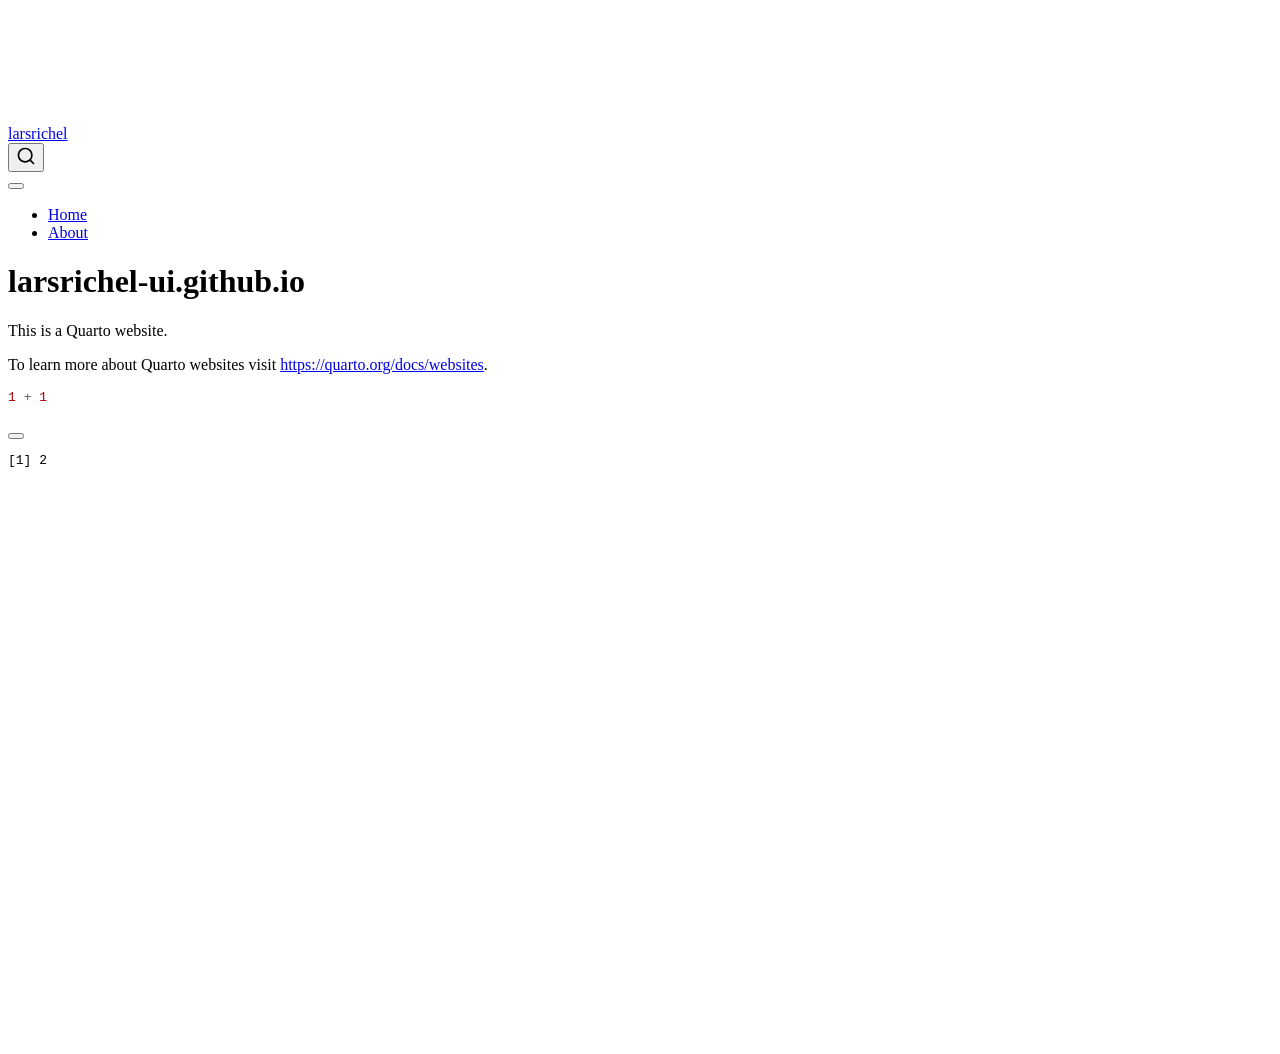
==== docs/index.html @ 592b9bf1 "Initial commit" ====
<!DOCTYPE html>
<html xmlns="http://www.w3.org/1999/xhtml" lang="en" xml:lang="en"><head>

<meta charset="utf-8">
<meta name="generator" content="quarto-1.9.38">

<meta name="viewport" content="width=device-width, initial-scale=1.0, user-scalable=yes">


<title>larsrichel-ui.github.io – larsrichel</title>
<style>
/* Default styles provided by pandoc.
** See https://pandoc.org/MANUAL.html#variables-for-html for config info.
*/
code{white-space: pre-wrap;}
span.smallcaps{font-variant: small-caps;}
div.columns{display: flex; gap: min(4vw, 1.5em);}
div.column{flex: auto; overflow-x: auto;}
div.hanging-indent{margin-left: 1.5em; text-indent: -1.5em;}
ul.task-list{list-style: none;}
ul.task-list li input[type="checkbox"] {
  width: 0.8em;
  margin: 0 0.8em 0.2em -1em; /* quarto-specific, see https://github.com/quarto-dev/quarto-cli/issues/4556 */ 
  vertical-align: middle;
}
/* CSS for syntax highlighting */
html { -webkit-text-size-adjust: 100%; }
pre > code.sourceCode { white-space: pre; position: relative; }
pre > code.sourceCode > span { display: inline-block; line-height: 1.25; }
pre > code.sourceCode > span:empty { height: 1.2em; }
.sourceCode { overflow: visible; }
code.sourceCode > span { color: inherit; text-decoration: inherit; }
div.sourceCode { margin: 1em 0; }
pre.sourceCode { margin: 0; }
@media screen {
div.sourceCode { overflow: auto; }
}
@media print {
pre > code.sourceCode { white-space: pre-wrap; }
pre > code.sourceCode > span { text-indent: -5em; padding-left: 5em; }
}
pre.numberSource code
  { counter-reset: source-line 0; }
pre.numberSource code > span
  { position: relative; left: -4em; counter-increment: source-line; }
pre.numberSource code > span > a:first-child::before
  { content: counter(source-line);
    position: relative; left: -1em; text-align: right; vertical-align: baseline;
    border: none; display: inline-block;
    -webkit-touch-callout: none; -webkit-user-select: none;
    -khtml-user-select: none; -moz-user-select: none;
    -ms-user-select: none; user-select: none;
    padding: 0 4px; width: 4em;
  }
pre.numberSource { margin-left: 3em;  padding-left: 4px; }
div.sourceCode
  {   }
@media screen {
pre > code.sourceCode > span > a:first-child::before { text-decoration: underline; }
}
</style>


<script src="site_libs/quarto-nav/quarto-nav.js"></script>
<script src="site_libs/quarto-nav/headroom.min.js"></script>
<script src="site_libs/clipboard/clipboard.min.js"></script>
<script src="site_libs/quarto-search/autocomplete.umd.js"></script>
<script src="site_libs/quarto-search/fuse.min.js"></script>
<script src="site_libs/quarto-search/quarto-search.js"></script>
<meta name="quarto:offset" content="./">
<script src="site_libs/quarto-html/quarto.js" type="module"></script>
<script src="site_libs/quarto-html/tabsets/tabsets.js" type="module"></script>
<script src="site_libs/quarto-html/popper.min.js"></script>
<script src="site_libs/quarto-html/tippy.umd.min.js"></script>
<script src="site_libs/quarto-html/anchor.min.js"></script>
<link href="site_libs/quarto-html/tippy.css" rel="stylesheet">
<link href="site_libs/quarto-html/quarto-syntax-highlighting-15634bcf2e68342d4ad2dfa704d543f6.css" rel="stylesheet" id="quarto-text-highlighting-styles">
<script src="site_libs/bootstrap/bootstrap.min.js"></script>
<link href="site_libs/bootstrap/bootstrap-icons.css" rel="stylesheet">
<link href="site_libs/bootstrap/bootstrap-158031087360bce0ff56dc785ce39e06.min.css" rel="stylesheet" append-hash="true" id="quarto-bootstrap" data-mode="light">
<script id="quarto-search-options" type="application/json">{
  "location": "navbar",
  "copy-button": false,
  "collapse-after": 3,
  "panel-placement": "end",
  "type": "overlay",
  "limit": 50,
  "keyboard-shortcut": [
    "f",
    "/",
    "s"
  ],
  "show-item-context": false,
  "language": {
    "search-no-results-text": "No results",
    "search-matching-documents-text": "matching documents",
    "search-copy-link-title": "Copy link to search",
    "search-hide-matches-text": "Hide additional matches",
    "search-more-match-text": "more match in this document",
    "search-more-matches-text": "more matches in this document",
    "search-clear-button-title": "Clear",
    "search-text-placeholder": "",
    "search-detached-cancel-button-title": "Cancel",
    "search-submit-button-title": "Submit",
    "search-label": "Search"
  }
}</script>


<link rel="stylesheet" href="styles.css">
</head>

<body class="nav-fixed quarto-light">

<div id="quarto-search-results"></div>
  <header id="quarto-header" class="headroom fixed-top">
    <nav class="navbar navbar-expand-lg " data-bs-theme="dark">
      <div class="navbar-container container-fluid">
      <div class="navbar-brand-container mx-auto">
    <a class="navbar-brand" href="./index.html">
    <span class="navbar-title">larsrichel</span>
    </a>
  </div>
            <div id="quarto-search" class="" title="Search"></div>
          <button class="navbar-toggler" type="button" data-bs-toggle="collapse" data-bs-target="#navbarCollapse" aria-controls="navbarCollapse" role="menu" aria-expanded="false" aria-label="Toggle navigation" onclick="if (window.quartoToggleHeadroom) { window.quartoToggleHeadroom(); }">
  <span class="navbar-toggler-icon"></span>
</button>
          <div class="collapse navbar-collapse" id="navbarCollapse">
            <ul class="navbar-nav navbar-nav-scroll me-auto">
  <li class="nav-item">
    <a class="nav-link active" href="./index.html" aria-current="page"> 
<span class="menu-text">Home</span></a>
  </li>  
  <li class="nav-item">
    <a class="nav-link" href="./about.html"> 
<span class="menu-text">About</span></a>
  </li>  
</ul>
          </div> <!-- /navcollapse -->
            <div class="quarto-navbar-tools">
</div>
      </div> <!-- /container-fluid -->
    </nav>
</header>
<!-- content -->
<div id="quarto-content" class="quarto-container page-columns page-rows-contents page-layout-article page-navbar">
<!-- sidebar -->
<!-- margin-sidebar -->
    <div id="quarto-margin-sidebar" class="sidebar margin-sidebar zindex-bottom">
        
    </div>
<!-- main -->
<main class="content" id="quarto-document-content">

<header id="title-block-header" class="quarto-title-block default">
<div class="quarto-title">
<h1 class="title">larsrichel-ui.github.io</h1>
</div>



<div class="quarto-title-meta">

    
  
    
  </div>
  


</header>


<p>This is a Quarto website.</p>
<p>To learn more about Quarto websites visit <a href="https://quarto.org/docs/websites" class="uri">https://quarto.org/docs/websites</a>.</p>
<div class="cell">
<div class="code-copy-outer-scaffold"><div class="sourceCode cell-code" id="cb1"><pre class="sourceCode r code-with-copy"><code class="sourceCode r"><span id="cb1-1"><a href="#cb1-1" aria-hidden="true" tabindex="-1"></a><span class="dv">1</span> <span class="sc">+</span> <span class="dv">1</span></span></code></pre></div><button title="Copy to Clipboard" class="code-copy-button"><i class="bi"></i></button></div>
<div class="cell-output cell-output-stdout">
<pre><code>[1] 2</code></pre>
</div>
</div>



</main> <!-- /main -->
<script id="quarto-html-after-body" type="application/javascript">
  window.document.addEventListener("DOMContentLoaded", function (event) {
    const icon = "";
    const anchorJS = new window.AnchorJS();
    anchorJS.options = {
      placement: 'right',
      icon: icon
    };
    anchorJS.add('.anchored');
    const isCodeAnnotation = (el) => {
      for (const clz of el.classList) {
        if (clz.startsWith('code-annotation-')) {                     
          return true;
        }
      }
      return false;
    }
    const onCopySuccess = function(e) {
      // button target
      const button = e.trigger;
      // don't keep focus
      button.blur();
      // flash "checked"
      button.classList.add('code-copy-button-checked');
      var currentTitle = button.getAttribute("title");
      button.setAttribute("title", "Copied!");
      let tooltip;
      if (window.bootstrap) {
        button.setAttribute("data-bs-toggle", "tooltip");
        button.setAttribute("data-bs-placement", "left");
        button.setAttribute("data-bs-title", "Copied!");
        tooltip = new bootstrap.Tooltip(button, 
          { trigger: "manual", 
            customClass: "code-copy-button-tooltip",
            offset: [0, -8]});
        tooltip.show();    
      }
      setTimeout(function() {
        if (tooltip) {
          tooltip.hide();
          button.removeAttribute("data-bs-title");
          button.removeAttribute("data-bs-toggle");
          button.removeAttribute("data-bs-placement");
        }
        button.setAttribute("title", currentTitle);
        button.classList.remove('code-copy-button-checked');
      }, 1000);
      // clear code selection
      e.clearSelection();
    }
    const getTextToCopy = function(trigger) {
      const outerScaffold = trigger.parentElement.cloneNode(true);
      const codeEl = outerScaffold.querySelector('code');
      for (const childEl of codeEl.children) {
        if (isCodeAnnotation(childEl)) {
          childEl.remove();
        }
      }
      return codeEl.innerText;
    }
    const clipboard = new window.ClipboardJS('.code-copy-button:not([data-in-quarto-modal])', {
      text: getTextToCopy
    });
    clipboard.on('success', onCopySuccess);
    if (window.document.getElementById('quarto-embedded-source-code-modal')) {
      const clipboardModal = new window.ClipboardJS('.code-copy-button[data-in-quarto-modal]', {
        text: getTextToCopy,
        container: window.document.getElementById('quarto-embedded-source-code-modal')
      });
      clipboardModal.on('success', onCopySuccess);
    }
      var localhostRegex = new RegExp(/^(?:http|https):\/\/localhost\:?[0-9]*\//);
      var mailtoRegex = new RegExp(/^mailto:/);
        var filterRegex = new RegExp('/' + window.location.host + '/');
      var isInternal = (href) => {
          return filterRegex.test(href) || localhostRegex.test(href) || mailtoRegex.test(href);
      }
      // Inspect non-navigation links and adorn them if external
     var links = window.document.querySelectorAll('a[href]:not(.nav-link):not(.navbar-brand):not(.toc-action):not(.sidebar-link):not(.sidebar-item-toggle):not(.pagination-link):not(.no-external):not([aria-hidden]):not(.dropdown-item):not(.quarto-navigation-tool):not(.about-link)');
      for (var i=0; i<links.length; i++) {
        const link = links[i];
        if (!isInternal(link.href)) {
          // undo the damage that might have been done by quarto-nav.js in the case of
          // links that we want to consider external
          if (link.dataset.originalHref !== undefined) {
            link.href = link.dataset.originalHref;
          }
        }
      }
    function tippyHover(el, contentFn, onTriggerFn, onUntriggerFn) {
      const config = {
        allowHTML: true,
        maxWidth: 500,
        delay: 100,
        arrow: false,
        appendTo: function(el) {
            return el.parentElement;
        },
        interactive: true,
        interactiveBorder: 10,
        theme: 'quarto',
        placement: 'bottom-start',
      };
      if (contentFn) {
        config.content = contentFn;
      }
      if (onTriggerFn) {
        config.onTrigger = onTriggerFn;
      }
      if (onUntriggerFn) {
        config.onUntrigger = onUntriggerFn;
      }
      window.tippy(el, config); 
    }
    const noterefs = window.document.querySelectorAll('a[role="doc-noteref"]');
    for (var i=0; i<noterefs.length; i++) {
      const ref = noterefs[i];
      tippyHover(ref, function() {
        // use id or data attribute instead here
        let href = ref.getAttribute('data-footnote-href') || ref.getAttribute('href');
        try { href = new URL(href).hash; } catch {}
        const id = href.replace(/^#\/?/, "");
        const note = window.document.getElementById(id);
        if (note) {
          return note.innerHTML;
        } else {
          return "";
        }
      });
    }
    const xrefs = window.document.querySelectorAll('a.quarto-xref');
    const processXRef = (id, note) => {
      // Strip column container classes
      const stripColumnClz = (el) => {
        el.classList.remove("page-full", "page-columns");
        if (el.children) {
          for (const child of el.children) {
            stripColumnClz(child);
          }
        }
      }
      stripColumnClz(note)
      if (id === null || id.startsWith('sec-')) {
        // Special case sections, only their first couple elements
        const container = document.createElement("div");
        if (note.children && note.children.length > 2) {
          container.appendChild(note.children[0].cloneNode(true));
          for (let i = 1; i < note.children.length; i++) {
            const child = note.children[i];
            if (child.tagName === "P" && child.innerText === "") {
              continue;
            } else {
              container.appendChild(child.cloneNode(true));
              break;
            }
          }
          if (window.Quarto?.typesetMath) {
            window.Quarto.typesetMath(container);
          }
          return container.innerHTML
        } else {
          if (window.Quarto?.typesetMath) {
            window.Quarto.typesetMath(note);
          }
          return note.innerHTML;
        }
      } else {
        // Remove any anchor links if they are present
        const anchorLink = note.querySelector('a.anchorjs-link');
        if (anchorLink) {
          anchorLink.remove();
        }
        if (window.Quarto?.typesetMath) {
          window.Quarto.typesetMath(note);
        }
        if (note.classList.contains("callout")) {
          return note.outerHTML;
        } else {
          return note.innerHTML;
        }
      }
    }
    for (var i=0; i<xrefs.length; i++) {
      const xref = xrefs[i];
      tippyHover(xref, undefined, function(instance) {
        instance.disable();
        let url = xref.getAttribute('href');
        let hash = undefined; 
        if (url.startsWith('#')) {
          hash = url;
        } else {
          try { hash = new URL(url).hash; } catch {}
        }
        if (hash) {
          const id = hash.replace(/^#\/?/, "");
          const note = window.document.getElementById(id);
          if (note !== null) {
            try {
              const html = processXRef(id, note.cloneNode(true));
              instance.setContent(html);
            } finally {
              instance.enable();
              instance.show();
            }
          } else {
            // See if we can fetch this
            fetch(url.split('#')[0])
            .then(res => res.text())
            .then(html => {
              const parser = new DOMParser();
              const htmlDoc = parser.parseFromString(html, "text/html");
              const note = htmlDoc.getElementById(id);
              if (note !== null) {
                const html = processXRef(id, note);
                instance.setContent(html);
              } 
            }).finally(() => {
              instance.enable();
              instance.show();
            });
          }
        } else {
          // See if we can fetch a full url (with no hash to target)
          // This is a special case and we should probably do some content thinning / targeting
          fetch(url)
          .then(res => res.text())
          .then(html => {
            const parser = new DOMParser();
            const htmlDoc = parser.parseFromString(html, "text/html");
            const note = htmlDoc.querySelector('main.content');
            if (note !== null) {
              // This should only happen for chapter cross references
              // (since there is no id in the URL)
              // remove the first header
              if (note.children.length > 0 && note.children[0].tagName === "HEADER") {
                note.children[0].remove();
              }
              const html = processXRef(null, note);
              instance.setContent(html);
            } 
          }).finally(() => {
            instance.enable();
            instance.show();
          });
        }
      }, function(instance) {
      });
    }
        let selectedAnnoteEl;
        const selectorForAnnotation = ( cell, annotation) => {
          let cellAttr = 'data-code-cell="' + cell + '"';
          let lineAttr = 'data-code-annotation="' +  annotation + '"';
          const selector = 'span[' + cellAttr + '][' + lineAttr + ']';
          return selector;
        }
        const selectCodeLines = (annoteEl) => {
          const doc = window.document;
          const targetCell = annoteEl.getAttribute("data-target-cell");
          const targetAnnotation = annoteEl.getAttribute("data-target-annotation");
          const annoteSpan = window.document.querySelector(selectorForAnnotation(targetCell, targetAnnotation));
          const lines = annoteSpan.getAttribute("data-code-lines").split(",");
          const lineIds = lines.map((line) => {
            return targetCell + "-" + line;
          })
          let top = null;
          let height = null;
          let parent = null;
          if (lineIds.length > 0) {
              //compute the position of the single el (top and bottom and make a div)
              const el = window.document.getElementById(lineIds[0]);
              top = el.offsetTop;
              height = el.offsetHeight;
              parent = el.parentElement.parentElement;
            if (lineIds.length > 1) {
              const lastEl = window.document.getElementById(lineIds[lineIds.length - 1]);
              const bottom = lastEl.offsetTop + lastEl.offsetHeight;
              height = bottom - top;
            }
            if (top !== null && height !== null && parent !== null) {
              // cook up a div (if necessary) and position it 
              let div = window.document.getElementById("code-annotation-line-highlight");
              if (div === null) {
                div = window.document.createElement("div");
                div.setAttribute("id", "code-annotation-line-highlight");
                div.style.position = 'absolute';
                parent.appendChild(div);
              }
              div.style.top = top - 2 + "px";
              div.style.height = height + 4 + "px";
              div.style.left = 0;
              let gutterDiv = window.document.getElementById("code-annotation-line-highlight-gutter");
              if (gutterDiv === null) {
                gutterDiv = window.document.createElement("div");
                gutterDiv.setAttribute("id", "code-annotation-line-highlight-gutter");
                gutterDiv.style.position = 'absolute';
                const codeCell = window.document.getElementById(targetCell);
                const gutter = codeCell.querySelector('.code-annotation-gutter');
                gutter.appendChild(gutterDiv);
              }
              gutterDiv.style.top = top - 2 + "px";
              gutterDiv.style.height = height + 4 + "px";
            }
            selectedAnnoteEl = annoteEl;
          }
        };
        const unselectCodeLines = () => {
          const elementsIds = ["code-annotation-line-highlight", "code-annotation-line-highlight-gutter"];
          elementsIds.forEach((elId) => {
            const div = window.document.getElementById(elId);
            if (div) {
              div.remove();
            }
          });
          selectedAnnoteEl = undefined;
        };
          // Handle positioning of the toggle
      window.addEventListener(
        "resize",
        throttle(() => {
          elRect = undefined;
          if (selectedAnnoteEl) {
            selectCodeLines(selectedAnnoteEl);
          }
        }, 10)
      );
      function throttle(fn, ms) {
      let throttle = false;
      let timer;
        return (...args) => {
          if(!throttle) { // first call gets through
              fn.apply(this, args);
              throttle = true;
          } else { // all the others get throttled
              if(timer) clearTimeout(timer); // cancel #2
              timer = setTimeout(() => {
                fn.apply(this, args);
                timer = throttle = false;
              }, ms);
          }
        };
      }
        // Attach click handler to the DT
        const annoteDls = window.document.querySelectorAll('dt[data-target-cell]');
        for (const annoteDlNode of annoteDls) {
          annoteDlNode.addEventListener('click', (event) => {
            const clickedEl = event.target;
            if (clickedEl !== selectedAnnoteEl) {
              unselectCodeLines();
              const activeEl = window.document.querySelector('dt[data-target-cell].code-annotation-active');
              if (activeEl) {
                activeEl.classList.remove('code-annotation-active');
              }
              selectCodeLines(clickedEl);
              clickedEl.classList.add('code-annotation-active');
            } else {
              // Unselect the line
              unselectCodeLines();
              clickedEl.classList.remove('code-annotation-active');
            }
          });
        }
    const findCites = (el) => {
      const parentEl = el.parentElement;
      if (parentEl) {
        const cites = parentEl.dataset.cites;
        if (cites) {
          return {
            el,
            cites: cites.split(' ')
          };
        } else {
          return findCites(el.parentElement)
        }
      } else {
        return undefined;
      }
    };
    var bibliorefs = window.document.querySelectorAll('a[role="doc-biblioref"]');
    for (var i=0; i<bibliorefs.length; i++) {
      const ref = bibliorefs[i];
      const citeInfo = findCites(ref);
      if (citeInfo) {
        tippyHover(citeInfo.el, function() {
          var popup = window.document.createElement('div');
          citeInfo.cites.forEach(function(cite) {
            var citeDiv = window.document.createElement('div');
            citeDiv.classList.add('hanging-indent');
            citeDiv.classList.add('csl-entry');
            var biblioDiv = window.document.getElementById('ref-' + cite);
            if (biblioDiv) {
              citeDiv.innerHTML = biblioDiv.innerHTML;
            }
            popup.appendChild(citeDiv);
          });
          return popup.innerHTML;
        });
      }
    }
  });
  </script>
</div> <!-- /content -->




</body></html>
---- docs/site_libs/quarto-html/tippy.css ----
.tippy-box[data-animation=fade][data-state=hidden]{opacity:0}[data-tippy-root]{max-width:calc(100vw - 10px)}.tippy-box{position:relative;background-color:#333;color:#fff;border-radius:4px;font-size:14px;line-height:1.4;white-space:normal;outline:0;transition-property:transform,visibility,opacity}.tippy-box[data-placement^=top]>.tippy-arrow{bottom:0}.tippy-box[data-placement^=top]>.tippy-arrow:before{bottom:-7px;left:0;border-width:8px 8px 0;border-top-color:initial;transform-origin:center top}.tippy-box[data-placement^=bottom]>.tippy-arrow{top:0}.tippy-box[data-placement^=bottom]>.tippy-arrow:before{top:-7px;left:0;border-width:0 8px 8px;border-bottom-color:initial;transform-origin:center bottom}.tippy-box[data-placement^=left]>.tippy-arrow{right:0}.tippy-box[data-placement^=left]>.tippy-arrow:before{border-width:8px 0 8px 8px;border-left-color:initial;right:-7px;transform-origin:center left}.tippy-box[data-placement^=right]>.tippy-arrow{left:0}.tippy-box[data-placement^=right]>.tippy-arrow:before{left:-7px;border-width:8px 8px 8px 0;border-right-color:initial;transform-origin:center right}.tippy-box[data-inertia][data-state=visible]{transition-timing-function:cubic-bezier(.54,1.5,.38,1.11)}.tippy-arrow{width:16px;height:16px;color:#333}.tippy-arrow:before{content:"";position:absolute;border-color:transparent;border-style:solid}.tippy-content{position:relative;padding:5px 9px;z-index:1}
---- docs/site_libs/quarto-html/quarto-syntax-highlighting-15634bcf2e68342d4ad2dfa704d543f6.css ----
/* quarto syntax highlight colors */
:root {
  --quarto-hl-ot-color: #003B4F;
  --quarto-hl-at-color: #657422;
  --quarto-hl-ss-color: #20794D;
  --quarto-hl-an-color: #5E5E5E;
  --quarto-hl-fu-color: #4758AB;
  --quarto-hl-st-color: #20794D;
  --quarto-hl-cf-color: #003B4F;
  --quarto-hl-op-color: #5E5E5E;
  --quarto-hl-er-color: #AD0000;
  --quarto-hl-bn-color: #AD0000;
  --quarto-hl-al-color: #AD0000;
  --quarto-hl-va-color: #111111;
  --quarto-hl-bu-color: inherit;
  --quarto-hl-ex-color: inherit;
  --quarto-hl-pp-color: #AD0000;
  --quarto-hl-in-color: #5E5E5E;
  --quarto-hl-vs-color: #20794D;
  --quarto-hl-wa-color: #5E5E5E;
  --quarto-hl-do-color: #5E5E5E;
  --quarto-hl-im-color: #00769E;
  --quarto-hl-ch-color: #20794D;
  --quarto-hl-dt-color: #AD0000;
  --quarto-hl-fl-color: #AD0000;
  --quarto-hl-co-color: #5E5E5E;
  --quarto-hl-cv-color: #5E5E5E;
  --quarto-hl-cn-color: #8f5902;
  --quarto-hl-sc-color: #5E5E5E;
  --quarto-hl-dv-color: #AD0000;
  --quarto-hl-kw-color: #003B4F;
}

/* other quarto variables */
:root {
  --quarto-font-monospace: SFMono-Regular, Menlo, Monaco, Consolas, "Liberation Mono", "Courier New", monospace;
}

/* syntax highlight based on Pandoc's rules */
pre > code.sourceCode > span {
  color: #003B4F;
}

code.sourceCode > span {
  color: #003B4F;
}

div.sourceCode,
div.sourceCode pre.sourceCode {
  color: #003B4F;
}

/* Normal */
code span {
  color: #003B4F;
}

/* Alert */
code span.al {
  color: #AD0000;
  font-style: inherit;
}

/* Annotation */
code span.an {
  color: #5E5E5E;
  font-style: inherit;
}

/* Attribute */
code span.at {
  color: #657422;
  font-style: inherit;
}

/* BaseN */
code span.bn {
  color: #AD0000;
  font-style: inherit;
}

/* BuiltIn */
code span.bu {
  font-style: inherit;
}

/* ControlFlow */
code span.cf {
  color: #003B4F;
  font-weight: bold;
  font-style: inherit;
}

/* Char */
code span.ch {
  color: #20794D;
  font-style: inherit;
}

/* Constant */
code span.cn {
  color: #8f5902;
  font-style: inherit;
}

/* Comment */
code span.co {
  color: #5E5E5E;
  font-style: inherit;
}

/* CommentVar */
code span.cv {
  color: #5E5E5E;
  font-style: italic;
}

/* Documentation */
code span.do {
  color: #5E5E5E;
  font-style: italic;
}

/* DataType */
code span.dt {
  color: #AD0000;
  font-style: inherit;
}

/* DecVal */
code span.dv {
  color: #AD0000;
  font-style: inherit;
}

/* Error */
code span.er {
  color: #AD0000;
  font-style: inherit;
}

/* Extension */
code span.ex {
  font-style: inherit;
}

/* Float */
code span.fl {
  color: #AD0000;
  font-style: inherit;
}

/* Function */
code span.fu {
  color: #4758AB;
  font-style: inherit;
}

/* Import */
code span.im {
  color: #00769E;
  font-style: inherit;
}

/* Information */
code span.in {
  color: #5E5E5E;
  font-style: inherit;
}

/* Keyword */
code span.kw {
  color: #003B4F;
  font-weight: bold;
  font-style: inherit;
}

/* Operator */
code span.op {
  color: #5E5E5E;
  font-style: inherit;
}

/* Other */
code span.ot {
  color: #003B4F;
  font-style: inherit;
}

/* Preprocessor */
code span.pp {
  color: #AD0000;
  font-style: inherit;
}

/* SpecialChar */
code span.sc {
  color: #5E5E5E;
  font-style: inherit;
}

/* SpecialString */
code span.ss {
  color: #20794D;
  font-style: inherit;
}

/* String */
code span.st {
  color: #20794D;
  font-style: inherit;
}

/* Variable */
code span.va {
  color: #111111;
  font-style: inherit;
}

/* VerbatimString */
code span.vs {
  color: #20794D;
  font-style: inherit;
}

/* Warning */
code span.wa {
  color: #5E5E5E;
  font-style: italic;
}

.prevent-inlining {
  content: "</";
}

/*# sourceMappingURL=f23921c56f73e400b49028c9186a1aa0.css.map */
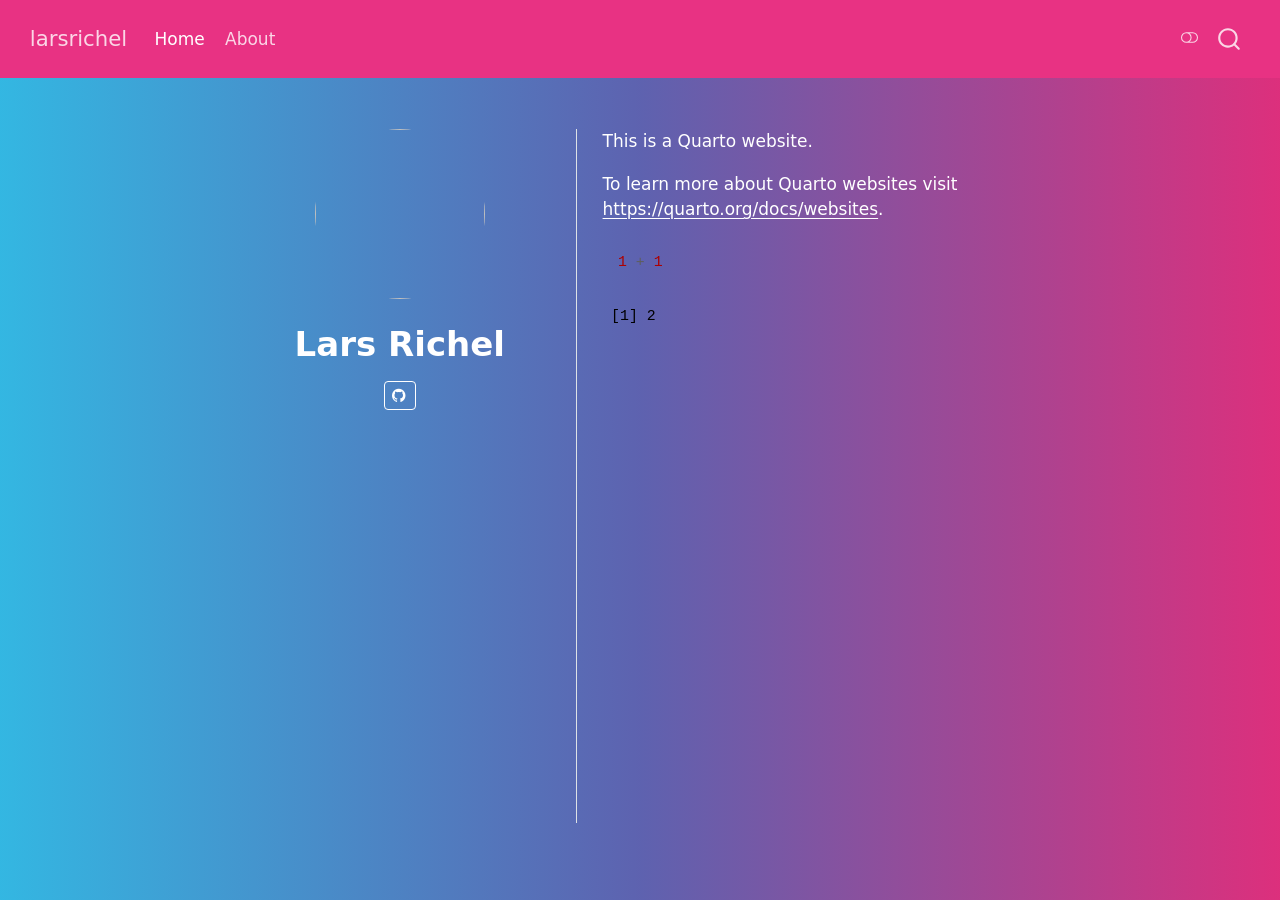
==== commit 758b6fc5: "10/21" ====
--- a/docs/index.html
+++ b/docs/index.html
@@ -7,7 +7,7 @@
 <meta name="viewport" content="width=device-width, initial-scale=1.0, user-scalable=yes">
 
 
-<title>larsrichel-ui.github.io – larsrichel</title>
+<title>Lars Richel – larsrichel</title>
 <style>
 /* Default styles provided by pandoc.
 ** See https://pandoc.org/MANUAL.html#variables-for-html for config info.
@@ -72,12 +72,15 @@
 <script src="site_libs/quarto-html/tabsets/tabsets.js" type="module"></script>
 <script src="site_libs/quarto-html/popper.min.js"></script>
 <script src="site_libs/quarto-html/tippy.umd.min.js"></script>
-<script src="site_libs/quarto-html/anchor.min.js"></script>
 <link href="site_libs/quarto-html/tippy.css" rel="stylesheet">
-<link href="site_libs/quarto-html/quarto-syntax-highlighting-15634bcf2e68342d4ad2dfa704d543f6.css" rel="stylesheet" id="quarto-text-highlighting-styles">
+<link href="site_libs/quarto-html/quarto-syntax-highlighting-15634bcf2e68342d4ad2dfa704d543f6.css" rel="stylesheet" class="quarto-color-scheme" id="quarto-text-highlighting-styles">
+<link href="site_libs/quarto-html/quarto-syntax-highlighting-dark-0a6b7249c26820e032cb0bd839ff02b1.css" rel="stylesheet" class="quarto-color-scheme quarto-color-alternate" id="quarto-text-highlighting-styles">
+<link href="site_libs/quarto-html/quarto-syntax-highlighting-15634bcf2e68342d4ad2dfa704d543f6.css" rel="stylesheet" class="quarto-color-scheme-extra" id="quarto-text-highlighting-styles">
 <script src="site_libs/bootstrap/bootstrap.min.js"></script>
 <link href="site_libs/bootstrap/bootstrap-icons.css" rel="stylesheet">
-<link href="site_libs/bootstrap/bootstrap-158031087360bce0ff56dc785ce39e06.min.css" rel="stylesheet" append-hash="true" id="quarto-bootstrap" data-mode="light">
+<link href="site_libs/bootstrap/bootstrap-a58290d47af4766aca099a6c76ba7184.min.css" rel="stylesheet" append-hash="true" class="quarto-color-scheme" id="quarto-bootstrap" data-mode="light">
+<link href="site_libs/bootstrap/bootstrap-dark-9a211c81007f39d74124d38314563109.min.css" rel="stylesheet" append-hash="true" class="quarto-color-scheme quarto-color-alternate" id="quarto-bootstrap" data-mode="dark">
+<link href="site_libs/bootstrap/bootstrap-a58290d47af4766aca099a6c76ba7184.min.css" rel="stylesheet" append-hash="true" class="quarto-color-scheme-extra" id="quarto-bootstrap" data-mode="light">
 <script id="quarto-search-options" type="application/json">{
   "location": "navbar",
   "copy-button": false,
@@ -110,7 +113,169 @@
 <link rel="stylesheet" href="styles.css">
 </head>
 
-<body class="nav-fixed quarto-light">
+<body class="nav-fixed fullcontent quarto-light"><script id="quarto-html-before-body" type="application/javascript">
+    const toggleBodyColorMode = (bsSheetEl) => {
+      const mode = bsSheetEl.getAttribute("data-mode");
+      const bodyEl = window.document.querySelector("body");
+      if (mode === "dark") {
+        bodyEl.classList.add("quarto-dark");
+        bodyEl.classList.remove("quarto-light");
+      } else {
+        bodyEl.classList.add("quarto-light");
+        bodyEl.classList.remove("quarto-dark");
+      }
+    }
+    const toggleBodyColorPrimary = () => {
+      const bsSheetEl = window.document.querySelector("link#quarto-bootstrap:not([rel=disabled-stylesheet])");
+      if (bsSheetEl) {
+        toggleBodyColorMode(bsSheetEl);
+      }
+    }
+    const setColorSchemeToggle = (alternate) => {
+      const toggles = window.document.querySelectorAll('.quarto-color-scheme-toggle');
+      for (let i=0; i < toggles.length; i++) {
+        const toggle = toggles[i];
+        if (toggle) {
+          if (alternate) {
+            toggle.classList.add("alternate");
+          } else {
+            toggle.classList.remove("alternate");
+          }
+        }
+      }
+    };
+    const toggleColorMode = (alternate) => {
+      // Switch the stylesheets
+      const primaryStylesheets = window.document.querySelectorAll('link.quarto-color-scheme:not(.quarto-color-alternate)');
+      const alternateStylesheets = window.document.querySelectorAll('link.quarto-color-scheme.quarto-color-alternate');
+      manageTransitions('#quarto-margin-sidebar .nav-link', false);
+      if (alternate) {
+        // note: dark is layered on light, we don't disable primary!
+        enableStylesheet(alternateStylesheets);
+        for (const sheetNode of alternateStylesheets) {
+          if (sheetNode.id === "quarto-bootstrap") {
+            toggleBodyColorMode(sheetNode);
+          }
+        }
+      } else {
+        disableStylesheet(alternateStylesheets);
+        enableStylesheet(primaryStylesheets)
+        toggleBodyColorPrimary();
+      }
+      manageTransitions('#quarto-margin-sidebar .nav-link', true);
+      // Switch the toggles
+      setColorSchemeToggle(alternate)
+      // Hack to workaround the fact that safari doesn't
+      // properly recolor the scrollbar when toggling (#1455)
+      if (navigator.userAgent.indexOf('Safari') > 0 && navigator.userAgent.indexOf('Chrome') == -1) {
+        manageTransitions("body", false);
+        window.scrollTo(0, 1);
+        setTimeout(() => {
+          window.scrollTo(0, 0);
+          manageTransitions("body", true);
+        }, 40);
+      }
+    }
+    const disableStylesheet = (stylesheets) => {
+      for (let i=0; i < stylesheets.length; i++) {
+        const stylesheet = stylesheets[i];
+        stylesheet.rel = 'disabled-stylesheet';
+      }
+    }
+    const enableStylesheet = (stylesheets) => {
+      for (let i=0; i < stylesheets.length; i++) {
+        const stylesheet = stylesheets[i];
+        if(stylesheet.rel !== 'stylesheet') { // for Chrome, which will still FOUC without this check
+          stylesheet.rel = 'stylesheet';
+        }
+      }
+    }
+    const manageTransitions = (selector, allowTransitions) => {
+      const els = window.document.querySelectorAll(selector);
+      for (let i=0; i < els.length; i++) {
+        const el = els[i];
+        if (allowTransitions) {
+          el.classList.remove('notransition');
+        } else {
+          el.classList.add('notransition');
+        }
+      }
+    }
+    const isFileUrl = () => {
+      return window.location.protocol === 'file:';
+    }
+    const hasAlternateSentinel = () => {
+      let styleSentinel = getColorSchemeSentinel();
+      if (styleSentinel !== null) {
+        return styleSentinel === "alternate";
+      } else {
+        return false;
+      }
+    }
+    const setStyleSentinel = (alternate) => {
+      const value = alternate ? "alternate" : "default";
+      if (!isFileUrl()) {
+        window.localStorage.setItem("quarto-color-scheme", value);
+      } else {
+        localAlternateSentinel = value;
+      }
+    }
+    const getColorSchemeSentinel = () => {
+      if (!isFileUrl()) {
+        const storageValue = window.localStorage.getItem("quarto-color-scheme");
+        return storageValue != null ? storageValue : localAlternateSentinel;
+      } else {
+        return localAlternateSentinel;
+      }
+    }
+    const toggleGiscusIfUsed = (isAlternate, darkModeDefault) => {
+      const baseTheme = document.querySelector('#giscus-base-theme')?.value ?? 'light';
+      const alternateTheme = document.querySelector('#giscus-alt-theme')?.value ?? 'dark';
+      let newTheme = '';
+      if(authorPrefersDark) {
+        newTheme = isAlternate ? baseTheme : alternateTheme;
+      } else {
+        newTheme = isAlternate ? alternateTheme : baseTheme;
+      }
+      const changeGiscusTheme = () => {
+        // From: https://github.com/giscus/giscus/issues/336
+        const sendMessage = (message) => {
+          const iframe = document.querySelector('iframe.giscus-frame');
+          if (!iframe) return;
+          iframe.contentWindow.postMessage({ giscus: message }, 'https://giscus.app');
+        }
+        sendMessage({
+          setConfig: {
+            theme: newTheme
+          }
+        });
+      }
+      const isGiscussLoaded = window.document.querySelector('iframe.giscus-frame') !== null;
+      if (isGiscussLoaded) {
+        changeGiscusTheme();
+      }
+    };
+    const authorPrefersDark = false;
+    const darkModeDefault = authorPrefersDark;
+      document.querySelector('link#quarto-text-highlighting-styles.quarto-color-scheme-extra').rel = 'disabled-stylesheet';
+      document.querySelector('link#quarto-bootstrap.quarto-color-scheme-extra').rel = 'disabled-stylesheet';
+    let localAlternateSentinel = darkModeDefault ? 'alternate' : 'default';
+    // Dark / light mode switch
+    window.quartoToggleColorScheme = () => {
+      // Read the current dark / light value
+      let toAlternate = !hasAlternateSentinel();
+      toggleColorMode(toAlternate);
+      setStyleSentinel(toAlternate);
+      toggleGiscusIfUsed(toAlternate, darkModeDefault);
+      window.dispatchEvent(new Event('resize'));
+    };
+    // Switch to dark mode if need be
+    if (hasAlternateSentinel()) {
+      toggleColorMode(true);
+    } else {
+      toggleColorMode(false);
+    }
+  </script>
 
 <div id="quarto-search-results"></div>
   <header id="quarto-header" class="headroom fixed-top">
@@ -138,6 +303,7 @@
 </ul>
           </div> <!-- /navcollapse -->
             <div class="quarto-navbar-tools">
+  <a href="" class="quarto-color-scheme-toggle quarto-navigation-tool  px-1" onclick="window.quartoToggleColorScheme(); return false;" title="Toggle dark mode"><i class="bi"></i></a>
 </div>
       </div> <!-- /container-fluid -->
     </nav>
@@ -146,30 +312,27 @@
 <div id="quarto-content" class="quarto-container page-columns page-rows-contents page-layout-article page-navbar">
 <!-- sidebar -->
 <!-- margin-sidebar -->
-    <div id="quarto-margin-sidebar" class="sidebar margin-sidebar zindex-bottom">
-        
-    </div>
+    
 <!-- main -->
-<main class="content" id="quarto-document-content">
-
+<div class="quarto-about-trestles">
+  <div class="about-entity">
+    <img src="IMG_2180.jpeg" class="about-image
+  round " style="height: 10em; width: 10em;">
 <header id="title-block-header" class="quarto-title-block default">
 <div class="quarto-title">
-<h1 class="title">larsrichel-ui.github.io</h1>
+<h1 class="title">Lars Richel</h1>
 </div>
-
-
-
 <div class="quarto-title-meta">
-
-    
-  
-    
   </div>
-  
-
-
 </header>
-
+    <div class="about-links">
+  <a href="https://github.com/larsrichel-ui/larsrichel-ui.github.io" class="about-link" rel="" target="blank">
+    <i class="bi bi-github"></i>
+     <span class="about-link-text"></span>
+  </a>
+</div>
+  </div>
+  <div class="about-contents"><main class="content" id="quarto-document-content">
 
 <p>This is a Quarto website.</p>
 <p>To learn more about Quarto websites visit <a href="https://quarto.org/docs/websites" class="uri">https://quarto.org/docs/websites</a>.</p>
@@ -181,17 +344,24 @@
 </div>
 
 
-
-</main> <!-- /main -->
+</main></div>
+</div>
+ <!-- /main -->
 <script id="quarto-html-after-body" type="application/javascript">
   window.document.addEventListener("DOMContentLoaded", function (event) {
-    const icon = "";
-    const anchorJS = new window.AnchorJS();
-    anchorJS.options = {
-      placement: 'right',
-      icon: icon
-    };
-    anchorJS.add('.anchored');
+    // Ensure there is a toggle, if there isn't float one in the top right
+    if (window.document.querySelector('.quarto-color-scheme-toggle') === null) {
+      const a = window.document.createElement('a');
+      a.classList.add('top-right');
+      a.classList.add('quarto-color-scheme-toggle');
+      a.href = "";
+      a.onclick = function() { try { window.quartoToggleColorScheme(); } catch {} return false; };
+      const i = window.document.createElement("i");
+      i.classList.add('bi');
+      a.appendChild(i);
+      window.document.body.appendChild(a);
+    }
+    setColorSchemeToggle(hasAlternateSentinel())
     const isCodeAnnotation = (el) => {
       for (const clz of el.classList) {
         if (clz.startsWith('code-annotation-')) {                     
--- a/docs/site_libs/quarto-html/quarto-syntax-highlighting-dark-0a6b7249c26820e032cb0bd839ff02b1.css
+++ b/docs/site_libs/quarto-html/quarto-syntax-highlighting-dark-0a6b7249c26820e032cb0bd839ff02b1.css
@@ -0,0 +1,219 @@
+/* quarto syntax highlight colors */
+:root {
+  --quarto-hl-al-color: #f07178;
+  --quarto-hl-an-color: #d4d0ab;
+  --quarto-hl-at-color: #00e0e0;
+  --quarto-hl-bn-color: #d4d0ab;
+  --quarto-hl-bu-color: #abe338;
+  --quarto-hl-ch-color: #abe338;
+  --quarto-hl-co-color: #f8f8f2;
+  --quarto-hl-cv-color: #ffd700;
+  --quarto-hl-cn-color: #ffd700;
+  --quarto-hl-cf-color: #ffa07a;
+  --quarto-hl-dt-color: #ffa07a;
+  --quarto-hl-dv-color: #d4d0ab;
+  --quarto-hl-do-color: #f8f8f2;
+  --quarto-hl-er-color: #f07178;
+  --quarto-hl-ex-color: #00e0e0;
+  --quarto-hl-fl-color: #d4d0ab;
+  --quarto-hl-fu-color: #ffa07a;
+  --quarto-hl-im-color: #abe338;
+  --quarto-hl-in-color: #d4d0ab;
+  --quarto-hl-kw-color: #ffa07a;
+  --quarto-hl-op-color: #ffa07a;
+  --quarto-hl-ot-color: #00e0e0;
+  --quarto-hl-pp-color: #dcc6e0;
+  --quarto-hl-re-color: #00e0e0;
+  --quarto-hl-sc-color: #abe338;
+  --quarto-hl-ss-color: #abe338;
+  --quarto-hl-st-color: #abe338;
+  --quarto-hl-va-color: #00e0e0;
+  --quarto-hl-vs-color: #abe338;
+  --quarto-hl-wa-color: #dcc6e0;
+}
+
+/* other quarto variables */
+:root {
+  --quarto-font-monospace: SFMono-Regular, Menlo, Monaco, Consolas, "Liberation Mono", "Courier New", monospace;
+}
+
+/* syntax highlight based on Pandoc's rules */
+pre > code.sourceCode > span {
+  color: #f8f8f2;
+}
+
+code.sourceCode > span {
+  color: #f8f8f2;
+}
+
+div.sourceCode,
+div.sourceCode pre.sourceCode {
+  color: #f8f8f2;
+}
+
+/* Normal */
+code span {
+  color: #f8f8f2;
+}
+
+/* Alert */
+code span.al {
+  color: #f07178;
+}
+
+/* Annotation */
+code span.an {
+  color: #d4d0ab;
+}
+
+/* Attribute */
+code span.at {
+  color: #00e0e0;
+}
+
+/* BaseN */
+code span.bn {
+  color: #d4d0ab;
+}
+
+/* BuiltIn */
+code span.bu {
+  color: #abe338;
+}
+
+/* ControlFlow */
+code span.cf {
+  font-weight: bold;
+  color: #ffa07a;
+}
+
+/* Char */
+code span.ch {
+  color: #abe338;
+}
+
+/* Constant */
+code span.cn {
+  color: #ffd700;
+}
+
+/* Comment */
+code span.co {
+  font-style: italic;
+  color: #f8f8f2;
+}
+
+/* CommentVar */
+code span.cv {
+  color: #ffd700;
+}
+
+/* Documentation */
+code span.do {
+  color: #f8f8f2;
+}
+
+/* DataType */
+code span.dt {
+  color: #ffa07a;
+}
+
+/* DecVal */
+code span.dv {
+  color: #d4d0ab;
+}
+
+/* Error */
+code span.er {
+  color: #f07178;
+  text-decoration: underline;
+}
+
+/* Extension */
+code span.ex {
+  font-weight: bold;
+  color: #00e0e0;
+}
+
+/* Float */
+code span.fl {
+  color: #d4d0ab;
+}
+
+/* Function */
+code span.fu {
+  color: #ffa07a;
+}
+
+/* Import */
+code span.im {
+  color: #abe338;
+}
+
+/* Information */
+code span.in {
+  color: #d4d0ab;
+}
+
+/* Keyword */
+code span.kw {
+  font-weight: bold;
+  color: #ffa07a;
+}
+
+/* Operator */
+code span.op {
+  color: #ffa07a;
+}
+
+/* Other */
+code span.ot {
+  color: #00e0e0;
+}
+
+/* Preprocessor */
+code span.pp {
+  color: #dcc6e0;
+}
+
+/* RegionMarker */
+code span.re {
+  background-color: #f8f8f2;
+  color: #00e0e0;
+}
+
+/* SpecialChar */
+code span.sc {
+  color: #abe338;
+}
+
+/* SpecialString */
+code span.ss {
+  color: #abe338;
+}
+
+/* String */
+code span.st {
+  color: #abe338;
+}
+
+/* Variable */
+code span.va {
+  color: #00e0e0;
+}
+
+/* VerbatimString */
+code span.vs {
+  color: #abe338;
+}
+
+/* Warning */
+code span.wa {
+  color: #dcc6e0;
+}
+
+.prevent-inlining {
+  content: "</";
+}
+
+/*# sourceMappingURL=175367c052bafc98bd680af3479823f0.css.map */
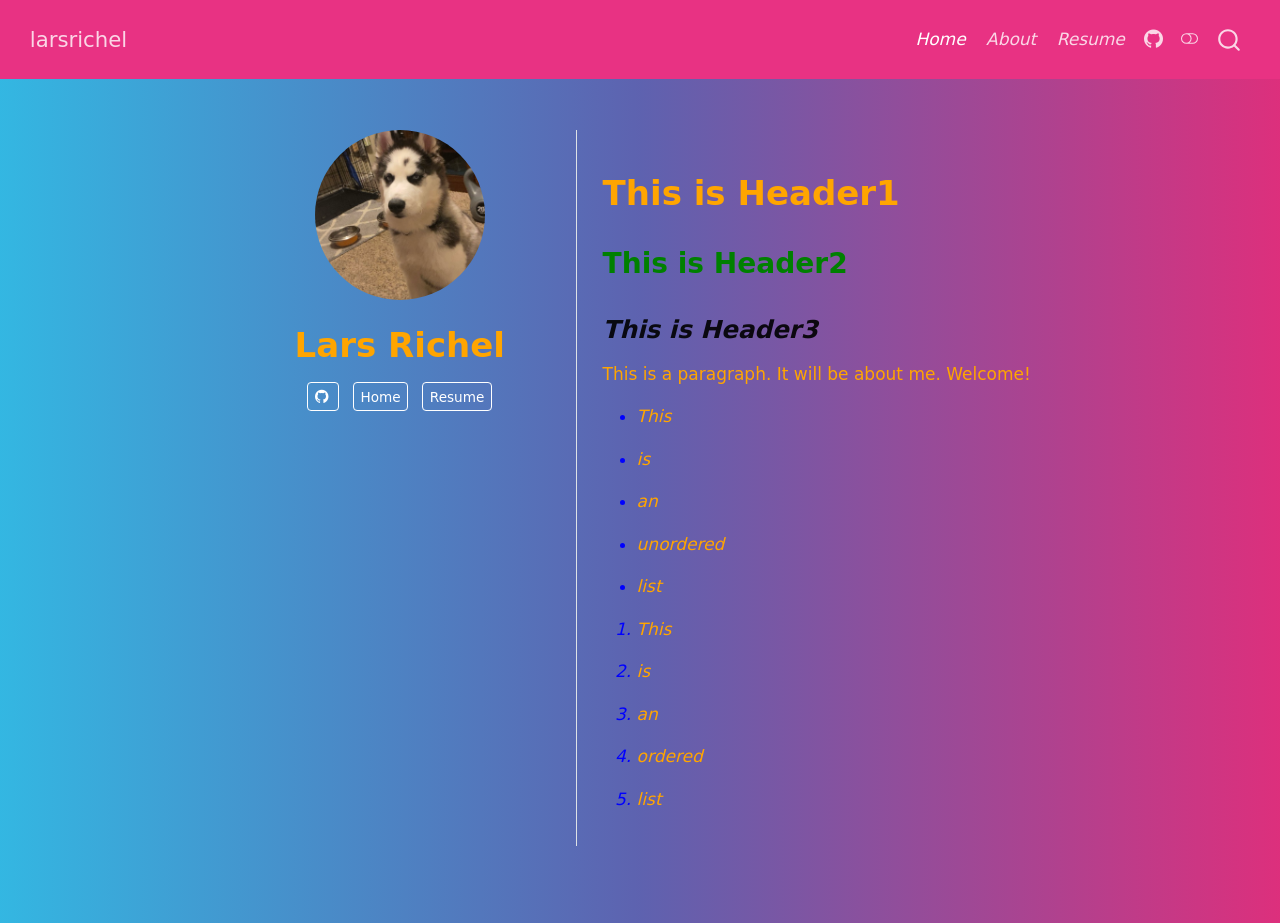
==== commit fd433418: "10/23" ====
--- a/docs/index.html
+++ b/docs/index.html
@@ -22,41 +22,6 @@
   width: 0.8em;
   margin: 0 0.8em 0.2em -1em; /* quarto-specific, see https://github.com/quarto-dev/quarto-cli/issues/4556 */ 
   vertical-align: middle;
-}
-/* CSS for syntax highlighting */
-html { -webkit-text-size-adjust: 100%; }
-pre > code.sourceCode { white-space: pre; position: relative; }
-pre > code.sourceCode > span { display: inline-block; line-height: 1.25; }
-pre > code.sourceCode > span:empty { height: 1.2em; }
-.sourceCode { overflow: visible; }
-code.sourceCode > span { color: inherit; text-decoration: inherit; }
-div.sourceCode { margin: 1em 0; }
-pre.sourceCode { margin: 0; }
-@media screen {
-div.sourceCode { overflow: auto; }
-}
-@media print {
-pre > code.sourceCode { white-space: pre-wrap; }
-pre > code.sourceCode > span { text-indent: -5em; padding-left: 5em; }
-}
-pre.numberSource code
-  { counter-reset: source-line 0; }
-pre.numberSource code > span
-  { position: relative; left: -4em; counter-increment: source-line; }
-pre.numberSource code > span > a:first-child::before
-  { content: counter(source-line);
-    position: relative; left: -1em; text-align: right; vertical-align: baseline;
-    border: none; display: inline-block;
-    -webkit-touch-callout: none; -webkit-user-select: none;
-    -khtml-user-select: none; -moz-user-select: none;
-    -ms-user-select: none; user-select: none;
-    padding: 0 4px; width: 4em;
-  }
-pre.numberSource { margin-left: 3em;  padding-left: 4px; }
-div.sourceCode
-  {   }
-@media screen {
-pre > code.sourceCode > span > a:first-child::before { text-decoration: underline; }
 }
 </style>
 
@@ -291,7 +256,7 @@
   <span class="navbar-toggler-icon"></span>
 </button>
           <div class="collapse navbar-collapse" id="navbarCollapse">
-            <ul class="navbar-nav navbar-nav-scroll me-auto">
+            <ul class="navbar-nav navbar-nav-scroll ms-auto">
   <li class="nav-item">
     <a class="nav-link active" href="./index.html" aria-current="page"> 
 <span class="menu-text">Home</span></a>
@@ -299,6 +264,15 @@
   <li class="nav-item">
     <a class="nav-link" href="./about.html"> 
 <span class="menu-text">About</span></a>
+  </li>  
+  <li class="nav-item">
+    <a class="nav-link" href="./resume.html"> 
+<span class="menu-text">Resume</span></a>
+  </li>  
+  <li class="nav-item compact">
+    <a class="nav-link" href="https://github.com/larsrichel-ui/larsrichel-ui.github.io" target="blank"> <i class="bi bi-github" role="img">
+</i> 
+<span class="menu-text"></span></a>
   </li>  
 </ul>
           </div> <!-- /navcollapse -->
@@ -316,7 +290,7 @@
 <!-- main -->
 <div class="quarto-about-trestles">
   <div class="about-entity">
-    <img src="IMG_2180.jpeg" class="about-image
+    <img src="media/IMG_2180.jpeg" class="about-image
   round " style="height: 10em; width: 10em;">
 <header id="title-block-header" class="quarto-title-block default">
 <div class="quarto-title">
@@ -330,20 +304,43 @@
     <i class="bi bi-github"></i>
      <span class="about-link-text"></span>
   </a>
+  <a href="/index.html" class="about-link" rel="" target="">
+     <span class="about-link-text">Home</span>
+  </a>
+  <a href="/resume.html" class="about-link" rel="" target="">
+     <span class="about-link-text">Resume</span>
+  </a>
 </div>
   </div>
   <div class="about-contents"><main class="content" id="quarto-document-content">
 
-<p>This is a Quarto website.</p>
-<p>To learn more about Quarto websites visit <a href="https://quarto.org/docs/websites" class="uri">https://quarto.org/docs/websites</a>.</p>
-<div class="cell">
-<div class="code-copy-outer-scaffold"><div class="sourceCode cell-code" id="cb1"><pre class="sourceCode r code-with-copy"><code class="sourceCode r"><span id="cb1-1"><a href="#cb1-1" aria-hidden="true" tabindex="-1"></a><span class="dv">1</span> <span class="sc">+</span> <span class="dv">1</span></span></code></pre></div><button title="Copy to Clipboard" class="code-copy-button"><i class="bi"></i></button></div>
-<div class="cell-output cell-output-stdout">
-<pre><code>[1] 2</code></pre>
-</div>
-</div>
-
-
+<pre><code></code></pre>
+<section id="this-is-header1" class="level1">
+<h1>This is Header1</h1>
+<section id="this-is-header2" class="level2">
+<h2 data-anchor-id="this-is-header2">This is Header2</h2>
+<section id="this-is-header3" class="level3">
+<h3 data-anchor-id="this-is-header3">This is Header3</h3>
+<p>This is a paragraph. It will be about me. Welcome!</p>
+<ul>
+<li><p>This</p></li>
+<li><p>is</p></li>
+<li><p>an</p></li>
+<li><p>unordered</p></li>
+<li><p>list</p></li>
+</ul>
+<ol type="1">
+<li><p>This</p></li>
+<li><p>is</p></li>
+<li><p>an</p></li>
+<li><p>ordered</p></li>
+<li><p>list</p></li>
+</ol>
+
+
+</section>
+</section>
+</section>
 </main></div>
 </div>
  <!-- /main -->
--- a/docs/styles.css
+++ b/docs/styles.css
@@ -0,0 +1,25 @@
+/* css styles */
+h1,p {
+  color: orange;
+}
+h2 {
+  color: green;
+}
+
+h3 {
+  color: black;
+  font-style: italic;
+}
+
+body {
+  background-color: pink;
+}
+
+ol, ul {
+  color: blue;
+  font-style: italic;
+}
+
+a {
+  color: purple;
+}
